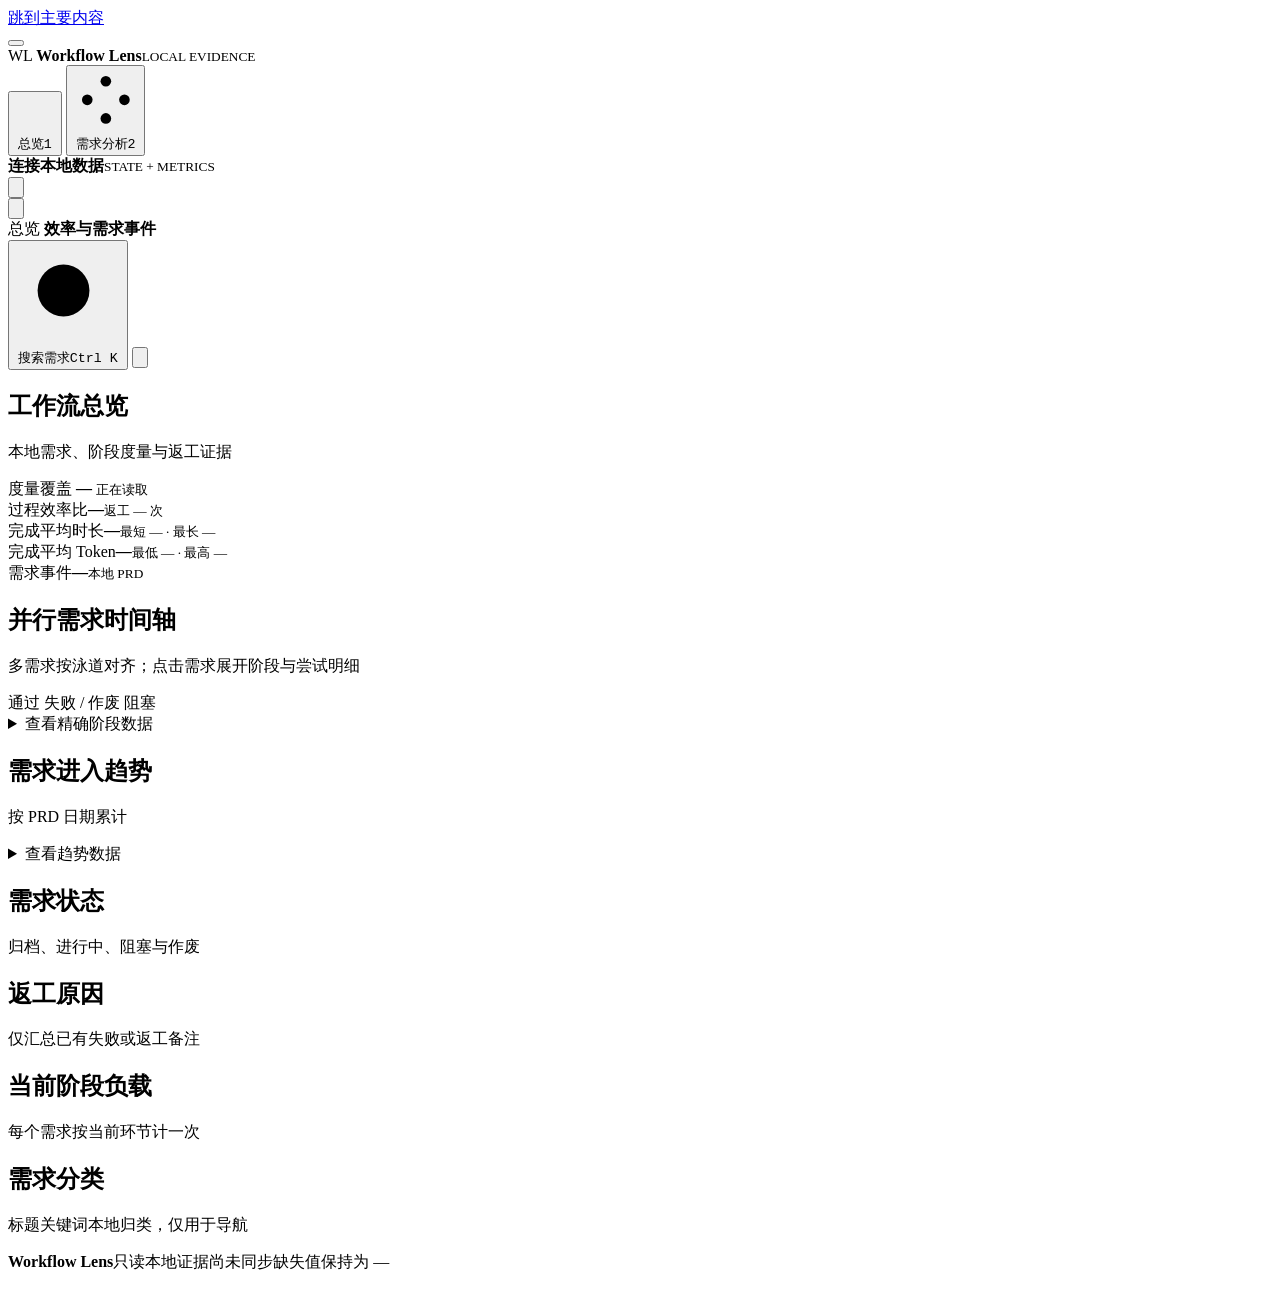
==== gui/dashboard/index.html @ f48f6851 "feat: 发布 AI 开发工作流与 Workflow Lens 以可移植、文件驱动的方式发布完整六阶段工作流骨架，并提供本地管理与效率分析界面。  1. 建立 S1-S6 状态机、风险闸口、回修循环" ====
<!doctype html>
<html lang="zh-CN">
<head>
  <meta charset="utf-8">
  <meta name="viewport" content="width=device-width, initial-scale=1, viewport-fit=cover">
  <meta name="color-scheme" content="light">
  <title>Workflow Lens · 本地效率仪表盘</title>
  <link rel="stylesheet" href="/tokens.css">
  <link rel="stylesheet" href="/styles.css">
  <script defer src="/app.js"></script>
</head>
<body>
  <a class="skip-link" href="#main-content">跳到主要内容</a>

  <div id="app-shell" class="app-shell" data-sidebar="expanded">
    <button id="sidebar-scrim" class="sidebar-scrim" type="button" aria-label="关闭导航" tabindex="-1"></button>

    <aside id="sidebar" class="sidebar" aria-label="主导航">
      <div class="sidebar__brand">
        <span class="brand-mark" aria-hidden="true">WL</span>
        <span class="brand-copy"><strong>Workflow Lens</strong><small>LOCAL EVIDENCE</small></span>
      </div>

      <nav class="sidebar__nav" aria-label="仪表盘视图">
        <button class="nav-item is-active" type="button" data-view-target="overview" aria-current="page">
          <svg aria-hidden="true" viewBox="0 0 24 24"><path d="M4 19V9m8 10V5m8 14v-7M2 19h20"/></svg>
          <span class="nav-item__label">总览</span><kbd>1</kbd>
        </button>
        <button class="nav-item" type="button" data-view-target="analysis">
          <svg aria-hidden="true" viewBox="0 0 24 24"><circle cx="5" cy="12" r="2"/><circle cx="12" cy="5" r="2"/><circle cx="19" cy="12" r="2"/><circle cx="12" cy="19" r="2"/><path d="m6.5 10.5 4-4m3 0 4 4m0 3-4 4m-3 0-4-4"/></svg>
          <span class="nav-item__label">需求分析</span><kbd>2</kbd>
        </button>
      </nav>

      <div class="sidebar__source">
        <span class="source-pulse" aria-hidden="true"></span>
        <span class="brand-copy"><strong id="source-state">连接本地数据</strong><small id="source-detail">STATE + METRICS</small></span>
      </div>

      <button id="sidebar-toggle" class="icon-button sidebar__toggle" type="button" aria-label="收起侧边栏" title="收起侧边栏">
        <svg aria-hidden="true" viewBox="0 0 24 24"><path d="m14 7-5 5 5 5"/></svg>
      </button>
    </aside>

    <div class="workspace">
      <header class="utility-bar">
        <button id="mobile-menu" class="icon-button mobile-menu" type="button" aria-label="打开导航" aria-controls="sidebar" aria-expanded="false">
          <svg aria-hidden="true" viewBox="0 0 24 24"><path d="M4 7h16M4 12h16M4 17h16"/></svg>
        </button>
        <div class="utility-context">
          <span id="view-context">总览</span>
          <strong id="context-title">效率与需求事件</strong>
        </div>
        <div class="utility-actions">
          <button id="command-trigger" class="command-trigger" type="button" aria-haspopup="dialog" aria-controls="command-dialog">
            <svg aria-hidden="true" viewBox="0 0 24 24"><circle cx="11" cy="11" r="6"/><path d="m16 16 4 4"/></svg>
            <span>搜索需求</span><kbd>Ctrl K</kbd>
          </button>
          <button id="refresh-button" class="icon-button" type="button" aria-label="刷新本地数据" title="刷新本地数据">
            <svg aria-hidden="true" viewBox="0 0 24 24"><path d="M20 6v5h-5M4 18v-5h5"/><path d="M18.2 9A7 7 0 0 0 6.1 6.1L4 8m2 7a7 7 0 0 0 11.9 2.9L20 16"/></svg>
          </button>
        </div>
      </header>

      <main id="main-content" class="main-content" tabindex="-1">
        <div id="error-banner" class="error-banner" role="alert" hidden>
          <span id="error-message">本地数据读取失败。</span>
          <button id="error-retry" class="text-button" type="button">重新读取</button>
        </div>

        <section id="overview-view" class="view" aria-labelledby="overview-title">
          <header class="dashboard-heading reveal" style="--i: 0">
            <div>
              <h1 id="overview-title">工作流总览</h1>
              <p>本地需求、阶段度量与返工证据</p>
            </div>
            <div class="coverage-readout" aria-live="polite">
              <span>度量覆盖</span>
              <strong id="coverage-value">—</strong>
              <small id="coverage-caption">正在读取</small>
            </div>
          </header>

          <section class="metric-ledger reveal" style="--i: 1" aria-label="关键效率指标">
            <article><span>过程效率比</span><strong id="metric-efficiency">—</strong><small id="metric-rework">返工 — 次</small></article>
            <article><span>完成平均时长</span><strong id="metric-duration-average">—</strong><small id="metric-duration-range">最短 — · 最长 —</small></article>
            <article><span>完成平均 Token</span><strong id="metric-token-average">—</strong><small id="metric-token-range">最低 — · 最高 —</small></article>
            <article><span>需求事件</span><strong id="metric-total">—</strong><small id="metric-total-note">本地 PRD</small></article>
          </section>

          <section class="workbench-section workbench-section--gantt reveal" style="--i: 2" aria-labelledby="gantt-title">
            <div class="workbench-heading">
              <div><h2 id="gantt-title">并行需求时间轴</h2><p>多需求按泳道对齐；点击需求展开阶段与尝试明细</p></div>
              <div class="gantt-legend" aria-label="甘特图结果图例">
                <span><i class="legend-swatch legend-swatch--pass" aria-hidden="true"></i>通过</span>
                <span><i class="legend-swatch legend-swatch--fail" aria-hidden="true"></i>失败 / 作废</span>
                <span><i class="legend-swatch legend-swatch--blocked" aria-hidden="true"></i>阻塞</span>
              </div>
            </div>
            <div class="gantt-workbench">
              <div id="gantt-chart" class="gantt-chart"></div>
            </div>
            <details class="data-details"><summary>查看精确阶段数据</summary><div id="gantt-table" class="table-wrap"></div></details>
          </section>

          <div class="dashboard-band reveal" style="--i: 3">
            <section class="dashboard-module dashboard-module--trend" aria-labelledby="trend-title">
              <div class="workbench-heading"><div><h2 id="trend-title">需求进入趋势</h2><p id="trend-summary">按 PRD 日期累计</p></div></div>
              <div id="trend-chart" class="chart-frame" aria-live="polite"></div>
              <details class="data-details"><summary>查看趋势数据</summary><div id="trend-table" class="table-wrap"></div></details>
            </section>

            <section class="dashboard-module dashboard-module--status" aria-labelledby="status-title">
              <div class="workbench-heading"><div><h2 id="status-title">需求状态</h2><p>归档、进行中、阻塞与作废</p></div></div>
              <div id="status-chart" class="status-chart"></div>
            </section>
          </div>

          <div class="diagnostic-band reveal" style="--i: 4">
            <section class="dashboard-module" aria-labelledby="rework-title">
              <div class="workbench-heading"><div><h2 id="rework-title">返工原因</h2><p>仅汇总已有失败或返工备注</p></div></div>
              <div id="rework-list" class="rework-list"></div>
            </section>

            <section class="dashboard-module" aria-labelledby="stage-title">
              <div class="workbench-heading"><div><h2 id="stage-title">当前阶段负载</h2><p>每个需求按当前环节计一次</p></div></div>
              <div id="stage-chart" class="bar-list"></div>
            </section>

            <section class="dashboard-module" aria-labelledby="category-title">
              <div class="workbench-heading"><div><h2 id="category-title">需求分类</h2><p>标题关键词本地归类，仅用于导航</p></div></div>
              <div id="category-chart" class="bar-list"></div>
            </section>
          </div>
        </section>

        <section id="analysis-view" class="view" aria-labelledby="analysis-title" hidden>
          <header class="analysis-heading">
            <div><h1 id="analysis-title">需求复盘</h1><p>筛选需求，点击卡片，沿真实阶段记录下钻。</p></div>
            <div class="analysis-heading__tools">
              <span id="analysis-count" class="result-count" aria-live="polite">—</span>
              <button id="demand-drawer-toggle" type="button" class="text-button drawer-toggle" aria-controls="demand-drawer" aria-expanded="true">
                <svg aria-hidden="true" viewBox="0 0 24 24"><path d="M4 5h16M4 12h10M4 19h16"/></svg>
                <span>需求抽屉</span>
              </button>
            </div>
          </header>

          <div id="analysis-layout" class="analysis-layout" data-drawer="open">
            <button id="demand-drawer-scrim" type="button" class="demand-drawer-scrim" aria-label="关闭需求抽屉" hidden></button>
            <aside id="demand-drawer" class="demand-browser demand-drawer" aria-label="需求筛选与列表">
              <header class="demand-drawer__heading">
                <div><h2>需求</h2><p>筛选并切换复盘对象</p></div>
                <button id="demand-drawer-close" type="button" class="icon-button" aria-label="收起需求抽屉">
                  <svg aria-hidden="true" viewBox="0 0 24 24"><path d="m15 6-6 6 6 6"/></svg>
                </button>
              </header>
              <div class="demand-drawer__body">
                <div class="filter-stack">
                  <label class="field"><span>搜索</span><input id="demand-search" type="search" placeholder="需求 id 或标题" autocomplete="off"><small id="search-help">输入后按本地数据筛选</small></label>
                  <div class="filter-row">
                    <label class="field"><span>时间</span><select id="time-filter"><option value="all">全部</option><option value="7">近 7 天</option><option value="30">近 30 天</option><option value="90">近 90 天</option></select></label>
                    <label class="field"><span>状态</span><select id="status-filter"><option value="all">全部</option><option value="active">进行中</option><option value="blocked">阻塞</option><option value="archived">已归档</option><option value="cancelled">已作废</option></select></label>
                  </div>
                  <label class="field"><span>排序</span><select id="sort-filter"><option value="updated-desc">最近更新</option><option value="updated-asc">最早更新</option><option value="status">按状态</option><option value="duration-desc">记录时长</option></select></label>
                </div>
                <div id="demand-list" class="demand-list" aria-live="polite"></div>
              </div>
            </aside>

            <section id="demand-detail" class="demand-detail" aria-live="polite">
              <div id="detail-empty" class="empty-state"><strong>选择一个需求</strong><p>时间线、返工回路和阶段证据会显示在这里。</p></div>
              <div id="detail-content" hidden>
                <header class="canvas-context">
                  <div class="canvas-context__identity"><span id="detail-id" class="mono-meta"></span><h2 id="detail-title"></h2><div id="detail-badges" class="badge-row"></div></div>
                  <div class="detail-kpis"><span><small>记录时长</small><strong id="detail-duration">—</strong></span><span><small>Token</small><strong id="detail-tokens">—</strong></span><span><small>效率</small><strong id="detail-efficiency">—</strong></span></div>
                </header>

                <section class="timeline-section" aria-labelledby="timeline-title">
                  <div class="panel-heading timeline-heading"><div><h3 id="timeline-title">阶段工作流画布</h3><p id="timeline-caption">100% 原生清晰度；拖动空白处或用方向键浏览，点击节点打开详细证据</p></div><div class="canvas-tools" aria-label="画布缩放"><button type="button" class="icon-button" data-zoom="out" aria-label="缩小画布" title="缩小画布">−</button><button type="button" class="text-button" data-zoom="reset" aria-label="恢复 100% 并居中画布" title="恢复 100% 并居中画布">100%</button><button type="button" class="icon-button" data-zoom="in" aria-label="放大画布" title="放大画布">＋</button></div></div>
                  <div id="timeline-viewport" class="timeline-viewport" tabindex="0" aria-label="可拖动、用方向键浏览和缩放的阶段工作流画布"><div id="timeline-scale"><div id="timeline-plane" class="timeline-plane"></div></div></div>
                  <aside id="canvas-inspector" class="canvas-inspector" tabindex="-1" aria-labelledby="inspector-title" hidden>
                    <header class="canvas-inspector__heading"><div><span>详细证据</span><h4 id="inspector-title">阶段详情</h4></div><button id="inspector-close" type="button" class="icon-button" aria-label="关闭详细证据"><svg aria-hidden="true" viewBox="0 0 24 24"><path d="m7 7 10 10M17 7 7 17"/></svg></button></header>
                    <div id="event-detail" class="event-detail" aria-live="polite"></div>
                  </aside>
                </section>

                <section id="metric-drilldown" class="metric-drilldown" aria-labelledby="metric-drilldown-title">
                  <header class="panel-heading metric-drilldown__heading">
                    <div><h3 id="metric-drilldown-title">详细指标下钻</h3><p id="metric-drilldown-caption">按当前需求的 metrics.md 汇总阶段投入、效率与回流。</p></div>
                    <div class="metric-drilldown__actions"><span id="metric-drilldown-source" class="mono-meta">SOURCE · metrics.md</span><button type="button" class="text-button" data-metric-stage="all" aria-pressed="false">全部阶段</button></div>
                  </header>
                  <div id="metric-drilldown-kpis" class="metric-drilldown__kpis"></div>
                  <div class="metric-drilldown__charts">
                    <article class="metric-panel" aria-labelledby="token-composition-title">
                      <header><div><h4 id="token-composition-title">Token 阶段构成</h4><p>按有精确 total 的尝试记录聚合；cached input 与 reasoning 不重复相加</p></div></header>
                      <div id="token-composition-chart" class="token-composition-chart"></div>
                    </article>
                    <article class="metric-panel" aria-labelledby="duration-distribution-title">
                      <header><div><h4 id="duration-distribution-title">阶段耗时分布</h4><p>按 metrics-start 至阶段退出的已记录墙钟时间聚合</p></div></header>
                      <div id="duration-distribution-chart" class="duration-distribution-chart"></div>
                    </article>
                  </div>
                  <section class="metric-stage-detail" aria-labelledby="metric-stage-detail-title">
                    <header><div><span>阶段诊断</span><h4 id="metric-stage-detail-title">全部阶段</h4></div><p id="metric-stage-detail-caption"></p></header>
                    <div id="metric-stage-detail-body"></div>
                  </section>
                  <div class="metric-table-wrap">
                    <table class="metric-table">
                      <caption>阶段指标明细；点击阶段名称切换上方诊断</caption>
                      <thead><tr><th>阶段</th><th>尝试</th><th>最近结果</th><th>记录用时</th><th>Token</th><th>效率</th><th>返工</th></tr></thead>
                      <tbody id="metric-stage-table"></tbody>
                    </table>
                  </div>
                </section>

                <details class="evidence-section">
                  <summary id="evidence-title" class="evidence-summary"><span>打开阶段原文</span><small>按需读取，不把缺失产物标记为通过</small></summary>
                  <div class="evidence-section__body"><div id="artifact-tabs" class="artifact-tabs" role="toolbar" aria-label="阶段产物"></div><pre id="artifact-content" class="artifact-content" tabindex="0">选择一个现有产物。</pre></div>
                </details>
              </div>
            </section>
          </div>
        </section>

        <footer class="foot-line">
          <p><strong>Workflow Lens</strong><span>只读本地证据</span><span id="last-updated">尚未同步</span><span>缺失值保持为 —</span></p>
        </footer>
      </main>
    </div>
  </div>

  <dialog id="command-dialog" class="command-dialog" aria-labelledby="command-title">
    <form method="dialog" class="command-shell">
      <div class="command-head"><label for="command-input" id="command-title">搜索需求或切换视图</label><button class="icon-button" value="cancel" aria-label="关闭搜索"><svg aria-hidden="true" viewBox="0 0 24 24"><path d="m7 7 10 10M17 7 7 17"/></svg></button></div>
      <input id="command-input" type="search" placeholder="输入需求 id、标题或“总览”" autocomplete="off">
      <div id="command-results" class="command-results" role="listbox" aria-label="搜索结果"></div>
      <p class="command-hint"><kbd>↑</kbd><kbd>↓</kbd> 移动 <kbd>Enter</kbd> 打开 <kbd>Esc</kbd> 关闭</p>
    </form>
  </dialog>

  <div id="live-region" class="sr-only" aria-live="polite"></div>
</body>
</html>
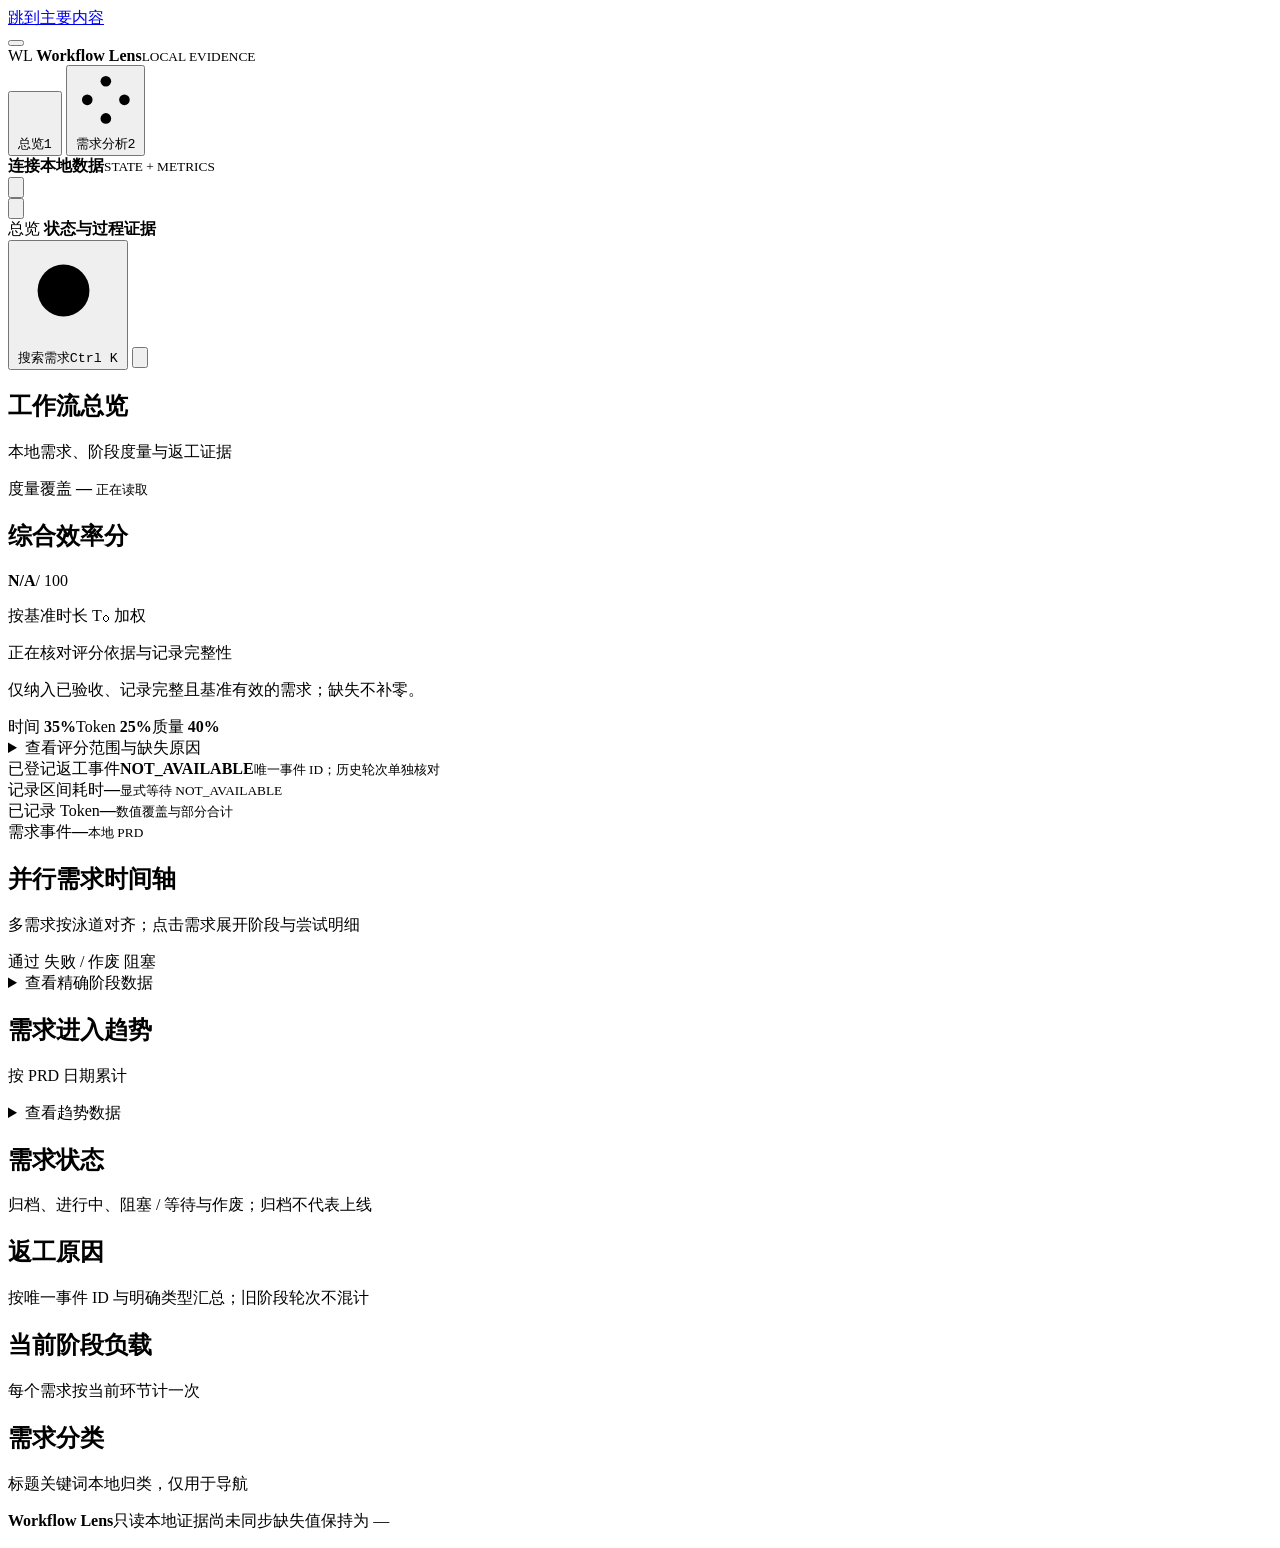
==== commit 035f03ef: "feat(workflow): 收敛流程状态并展示综合效率分 统一需求路由、生命周期、交付和返工证据，补充本地看板综合效率评分。  - 增加跨项目路由、交付快照、生命周期摘要和唯一返工事件的 CLI/" ====
--- a/gui/dashboard/index.html
+++ b/gui/dashboard/index.html
@@ -4,9 +4,10 @@
   <meta charset="utf-8">
   <meta name="viewport" content="width=device-width, initial-scale=1, viewport-fit=cover">
   <meta name="color-scheme" content="light">
-  <title>Workflow Lens · 本地效率仪表盘</title>
+  <title>Workflow Lens · 本地流程证据仪表盘</title>
   <link rel="stylesheet" href="/tokens.css">
   <link rel="stylesheet" href="/styles.css">
+  <script defer src="/scoring.js"></script>
   <script defer src="/app.js"></script>
 </head>
 <body>
@@ -49,7 +50,7 @@
         </button>
         <div class="utility-context">
           <span id="view-context">总览</span>
-          <strong id="context-title">效率与需求事件</strong>
+          <strong id="context-title">状态与过程证据</strong>
         </div>
         <div class="utility-actions">
           <button id="command-trigger" class="command-trigger" type="button" aria-haspopup="dialog" aria-controls="command-dialog">
@@ -81,10 +82,24 @@
             </div>
           </header>
 
-          <section class="metric-ledger reveal" style="--i: 1" aria-label="关键效率指标">
-            <article><span>过程效率比</span><strong id="metric-efficiency">—</strong><small id="metric-rework">返工 — 次</small></article>
-            <article><span>完成平均时长</span><strong id="metric-duration-average">—</strong><small id="metric-duration-range">最短 — · 最长 —</small></article>
-            <article><span>完成平均 Token</span><strong id="metric-token-average">—</strong><small id="metric-token-range">最低 — · 最高 —</small></article>
+          <section id="efficiency-overview" class="score-overview reveal" style="--i: 1" aria-labelledby="efficiency-overview-title">
+            <div class="score-readout" aria-live="polite">
+              <h2 id="efficiency-overview-title">综合效率分</h2>
+              <div><strong id="efficiency-overview-value">N/A</strong><span>/ 100</span></div>
+              <p>按基准时长 T₀ 加权</p>
+            </div>
+            <div class="score-overview__body">
+              <p id="efficiency-overview-coverage" class="score-coverage">正在核对评分依据与记录完整性</p>
+              <p id="efficiency-overview-note" class="score-note">仅纳入已验收、记录完整且基准有效的需求；缺失不补零。</p>
+              <div class="score-weights" aria-label="评分权重"><span>时间 <strong>35%</strong></span><span>Token <strong>25%</strong></span><span>质量 <strong>40%</strong></span></div>
+              <details class="score-scope"><summary>查看评分范围与缺失原因</summary><div id="efficiency-overview-scope"></div></details>
+            </div>
+          </section>
+
+          <section class="metric-ledger reveal" style="--i: 1" aria-label="过程记录与覆盖">
+            <article><span>已登记返工事件</span><strong id="metric-efficiency">NOT_AVAILABLE</strong><small id="metric-rework">唯一事件 ID；历史轮次单独核对</small></article>
+            <article><span>记录区间耗时</span><strong id="metric-duration-average">—</strong><small id="metric-duration-range">显式等待 NOT_AVAILABLE</small></article>
+            <article><span>已记录 Token</span><strong id="metric-token-average">—</strong><small id="metric-token-range">数值覆盖与部分合计</small></article>
             <article><span>需求事件</span><strong id="metric-total">—</strong><small id="metric-total-note">本地 PRD</small></article>
           </section>
 
@@ -111,14 +126,14 @@
             </section>
 
             <section class="dashboard-module dashboard-module--status" aria-labelledby="status-title">
-              <div class="workbench-heading"><div><h2 id="status-title">需求状态</h2><p>归档、进行中、阻塞与作废</p></div></div>
+              <div class="workbench-heading"><div><h2 id="status-title">需求状态</h2><p>归档、进行中、阻塞 / 等待与作废；归档不代表上线</p></div></div>
               <div id="status-chart" class="status-chart"></div>
             </section>
           </div>
 
           <div class="diagnostic-band reveal" style="--i: 4">
             <section class="dashboard-module" aria-labelledby="rework-title">
-              <div class="workbench-heading"><div><h2 id="rework-title">返工原因</h2><p>仅汇总已有失败或返工备注</p></div></div>
+              <div class="workbench-heading"><div><h2 id="rework-title">返工原因</h2><p>按唯一事件 ID 与明确类型汇总；旧阶段轮次不混计</p></div></div>
               <div id="rework-list" class="rework-list"></div>
             </section>
 
@@ -173,11 +188,11 @@
               <div id="detail-content" hidden>
                 <header class="canvas-context">
                   <div class="canvas-context__identity"><span id="detail-id" class="mono-meta"></span><h2 id="detail-title"></h2><div id="detail-badges" class="badge-row"></div></div>
-                  <div class="detail-kpis"><span><small>记录时长</small><strong id="detail-duration">—</strong></span><span><small>Token</small><strong id="detail-tokens">—</strong></span><span><small>效率</small><strong id="detail-efficiency">—</strong></span></div>
+                  <div class="detail-kpis"><span><small>记录区间耗时</small><strong id="detail-duration">—</strong></span><span><small>Token</small><strong id="detail-tokens">—</strong></span><span><small>显式等待</small><strong id="detail-efficiency">NOT_AVAILABLE</strong></span></div>
                 </header>
 
                 <section class="timeline-section" aria-labelledby="timeline-title">
-                  <div class="panel-heading timeline-heading"><div><h3 id="timeline-title">阶段工作流画布</h3><p id="timeline-caption">100% 原生清晰度；拖动空白处或用方向键浏览，点击节点打开详细证据</p></div><div class="canvas-tools" aria-label="画布缩放"><button type="button" class="icon-button" data-zoom="out" aria-label="缩小画布" title="缩小画布">−</button><button type="button" class="text-button" data-zoom="reset" aria-label="恢复 100% 并居中画布" title="恢复 100% 并居中画布">100%</button><button type="button" class="icon-button" data-zoom="in" aria-label="放大画布" title="放大画布">＋</button></div></div>
+                  <div class="panel-heading timeline-heading"><div><h3 id="timeline-title">阶段工作流画布</h3><p id="timeline-caption">S1–S6 横向推进；拖动空白处或用方向键浏览，点击节点打开详细证据</p></div><div class="canvas-tools" aria-label="画布缩放"><button type="button" class="icon-button" data-zoom="out" aria-label="缩小画布" title="缩小画布">−</button><button type="button" class="text-button" data-zoom="reset" aria-label="恢复 100% 并回到流程起点" title="恢复 100% 并回到流程起点">100%</button><button type="button" class="icon-button" data-zoom="in" aria-label="放大画布" title="放大画布">＋</button></div></div>
                   <div id="timeline-viewport" class="timeline-viewport" tabindex="0" aria-label="可拖动、用方向键浏览和缩放的阶段工作流画布"><div id="timeline-scale"><div id="timeline-plane" class="timeline-plane"></div></div></div>
                   <aside id="canvas-inspector" class="canvas-inspector" tabindex="-1" aria-labelledby="inspector-title" hidden>
                     <header class="canvas-inspector__heading"><div><span>详细证据</span><h4 id="inspector-title">阶段详情</h4></div><button id="inspector-close" type="button" class="icon-button" aria-label="关闭详细证据"><svg aria-hidden="true" viewBox="0 0 24 24"><path d="m7 7 10 10M17 7 7 17"/></svg></button></header>
@@ -187,9 +202,13 @@
 
                 <section id="metric-drilldown" class="metric-drilldown" aria-labelledby="metric-drilldown-title">
                   <header class="panel-heading metric-drilldown__heading">
-                    <div><h3 id="metric-drilldown-title">详细指标下钻</h3><p id="metric-drilldown-caption">按当前需求的 metrics.md 汇总阶段投入、效率与回流。</p></div>
+                    <div><h3 id="metric-drilldown-title">详细指标下钻</h3><p id="metric-drilldown-caption">按当前需求的 metrics.md 展示记录区间、数据覆盖与独立返工事件。</p></div>
                     <div class="metric-drilldown__actions"><span id="metric-drilldown-source" class="mono-meta">SOURCE · metrics.md</span><button type="button" class="text-button" data-metric-stage="all" aria-pressed="false">全部阶段</button></div>
                   </header>
+                  <section id="efficiency-detail" class="score-detail" aria-labelledby="efficiency-detail-title">
+                    <header><h4 id="efficiency-detail-title">综合效率分与构成</h4><p>冻结验收项与有效基准决定可评范围；阶段等待只诊断，不重复计分。</p></header>
+                    <div id="efficiency-detail-body"></div>
+                  </section>
                   <div id="metric-drilldown-kpis" class="metric-drilldown__kpis"></div>
                   <div class="metric-drilldown__charts">
                     <article class="metric-panel" aria-labelledby="token-composition-title">
@@ -197,7 +216,7 @@
                       <div id="token-composition-chart" class="token-composition-chart"></div>
                     </article>
                     <article class="metric-panel" aria-labelledby="duration-distribution-title">
-                      <header><div><h4 id="duration-distribution-title">阶段耗时分布</h4><p>按 metrics-start 至阶段退出的已记录墙钟时间聚合</p></div></header>
+                      <header><div><h4 id="duration-distribution-title">阶段耗时分布</h4><p>区间可含等待及重叠；只合计已记录值，不表示净工作时长</p></div></header>
                       <div id="duration-distribution-chart" class="duration-distribution-chart"></div>
                     </article>
                   </div>
@@ -208,7 +227,7 @@
                   <div class="metric-table-wrap">
                     <table class="metric-table">
                       <caption>阶段指标明细；点击阶段名称切换上方诊断</caption>
-                      <thead><tr><th>阶段</th><th>尝试</th><th>最近结果</th><th>记录用时</th><th>Token</th><th>效率</th><th>返工</th></tr></thead>
+                      <thead><tr><th>阶段</th><th>尝试</th><th>最近结果</th><th>记录区间耗时</th><th>Token</th><th>显式等待</th><th>来源阶段事件</th></tr></thead>
                       <tbody id="metric-stage-table"></tbody>
                     </table>
                   </div>
